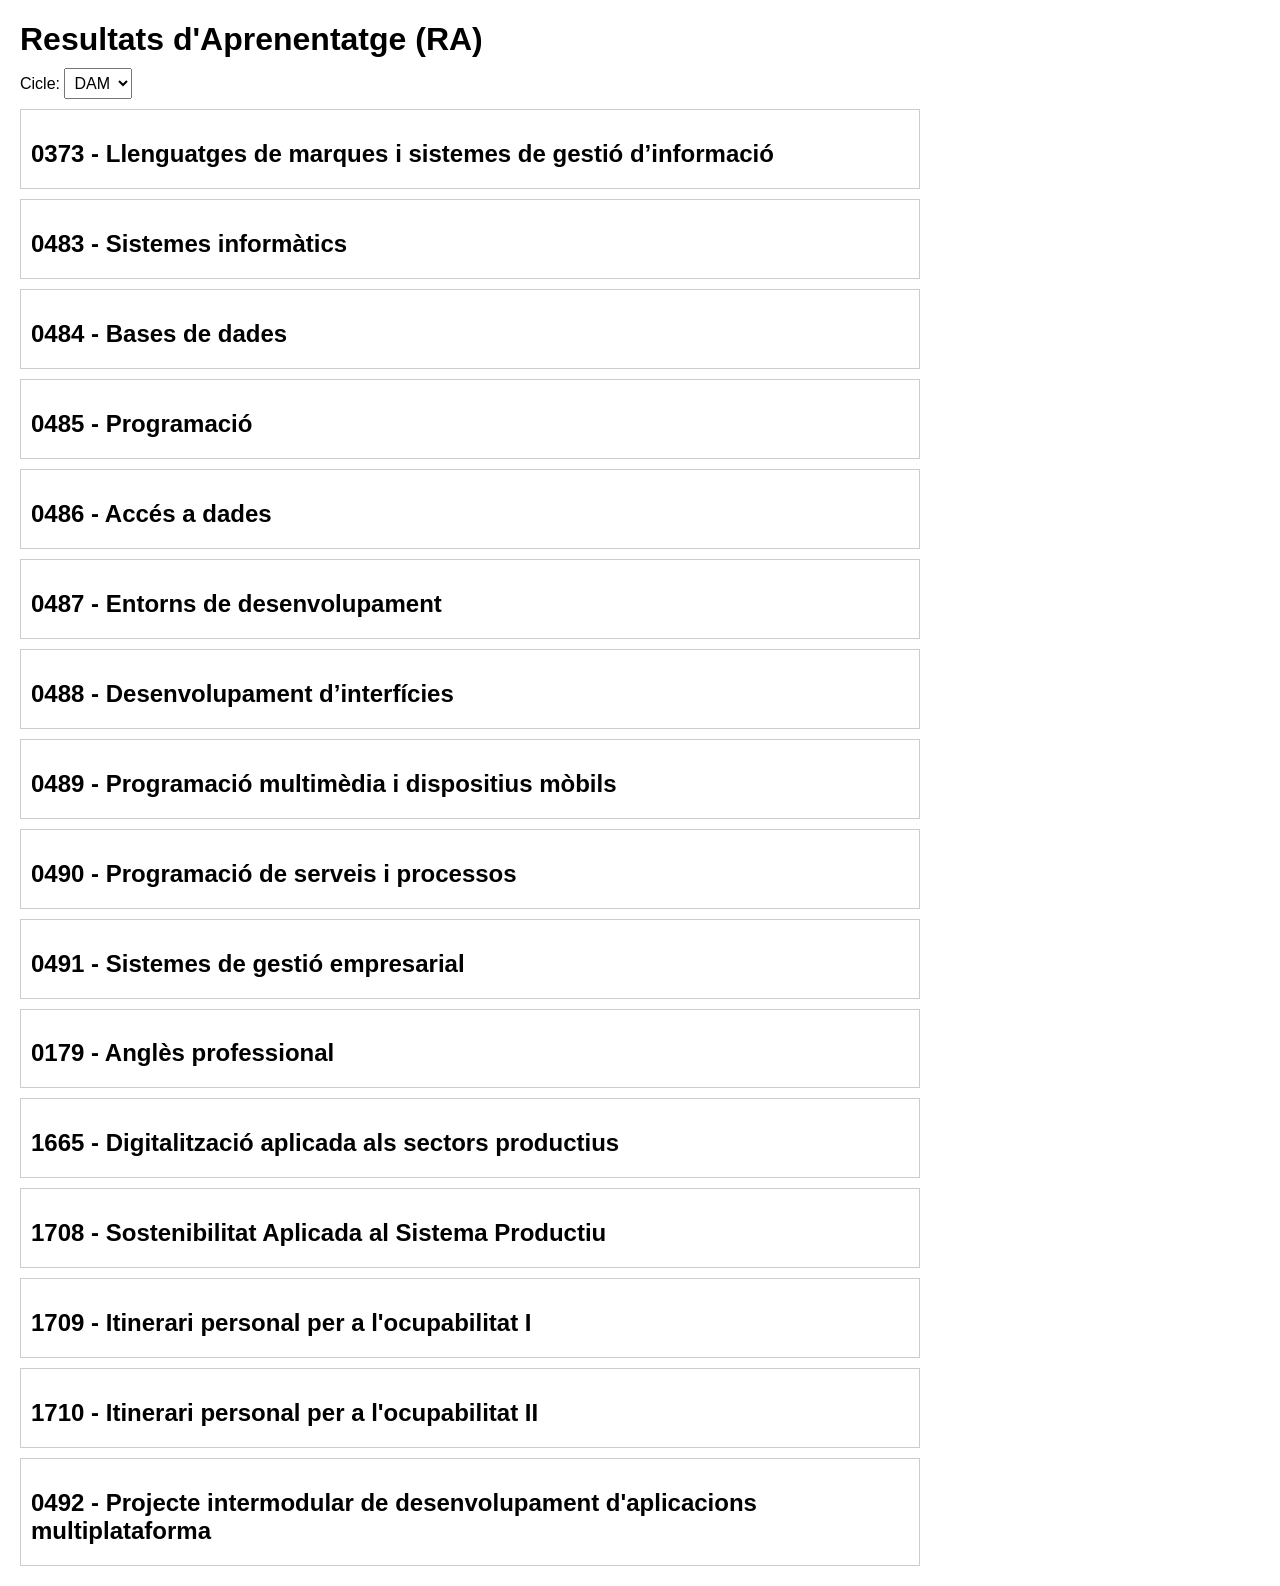
==== docs/index.html @ b2239931 "feat(web): mou web a /docs i prepara GitHub Pages" ====
<!DOCTYPE html>
<html lang="ca">
<head>
  <meta charset="UTF-8">
  <title>RAs FP</title>

    <link rel="stylesheet" href="./css/style.css">
</head>
<body>

<h1>Resultats d'Aprenentatge (RA)</h1>

<label for="cycle">Cicle:</label>
<select id="cycle">
  <option value="dam">DAM</option>
  <option value="smx">SMX</option>
</select>

<div id="content"></div>

<script type="text/javascript" src="./js/web.js"></script>

</body>
</html>
---- docs/css/style.css ----
body {
      font-family: Arial, sans-serif;
      margin: 20px;
      max-width: 900px;
    }

    h1, h2 {
      margin-bottom: 10px;
    }

    select {
      padding: 5px;
      font-size: 16px;
    }

    .module {
      border: 1px solid #ccc;
      padding: 10px;
      margin-top: 10px;
      cursor: pointer;
    }

    .module:hover {
      background: #f5f5f5;
    }

    .ra {
      margin-left: 15px;
      margin-top: 5px;
    }

    .hidden {
      display: none;
    }
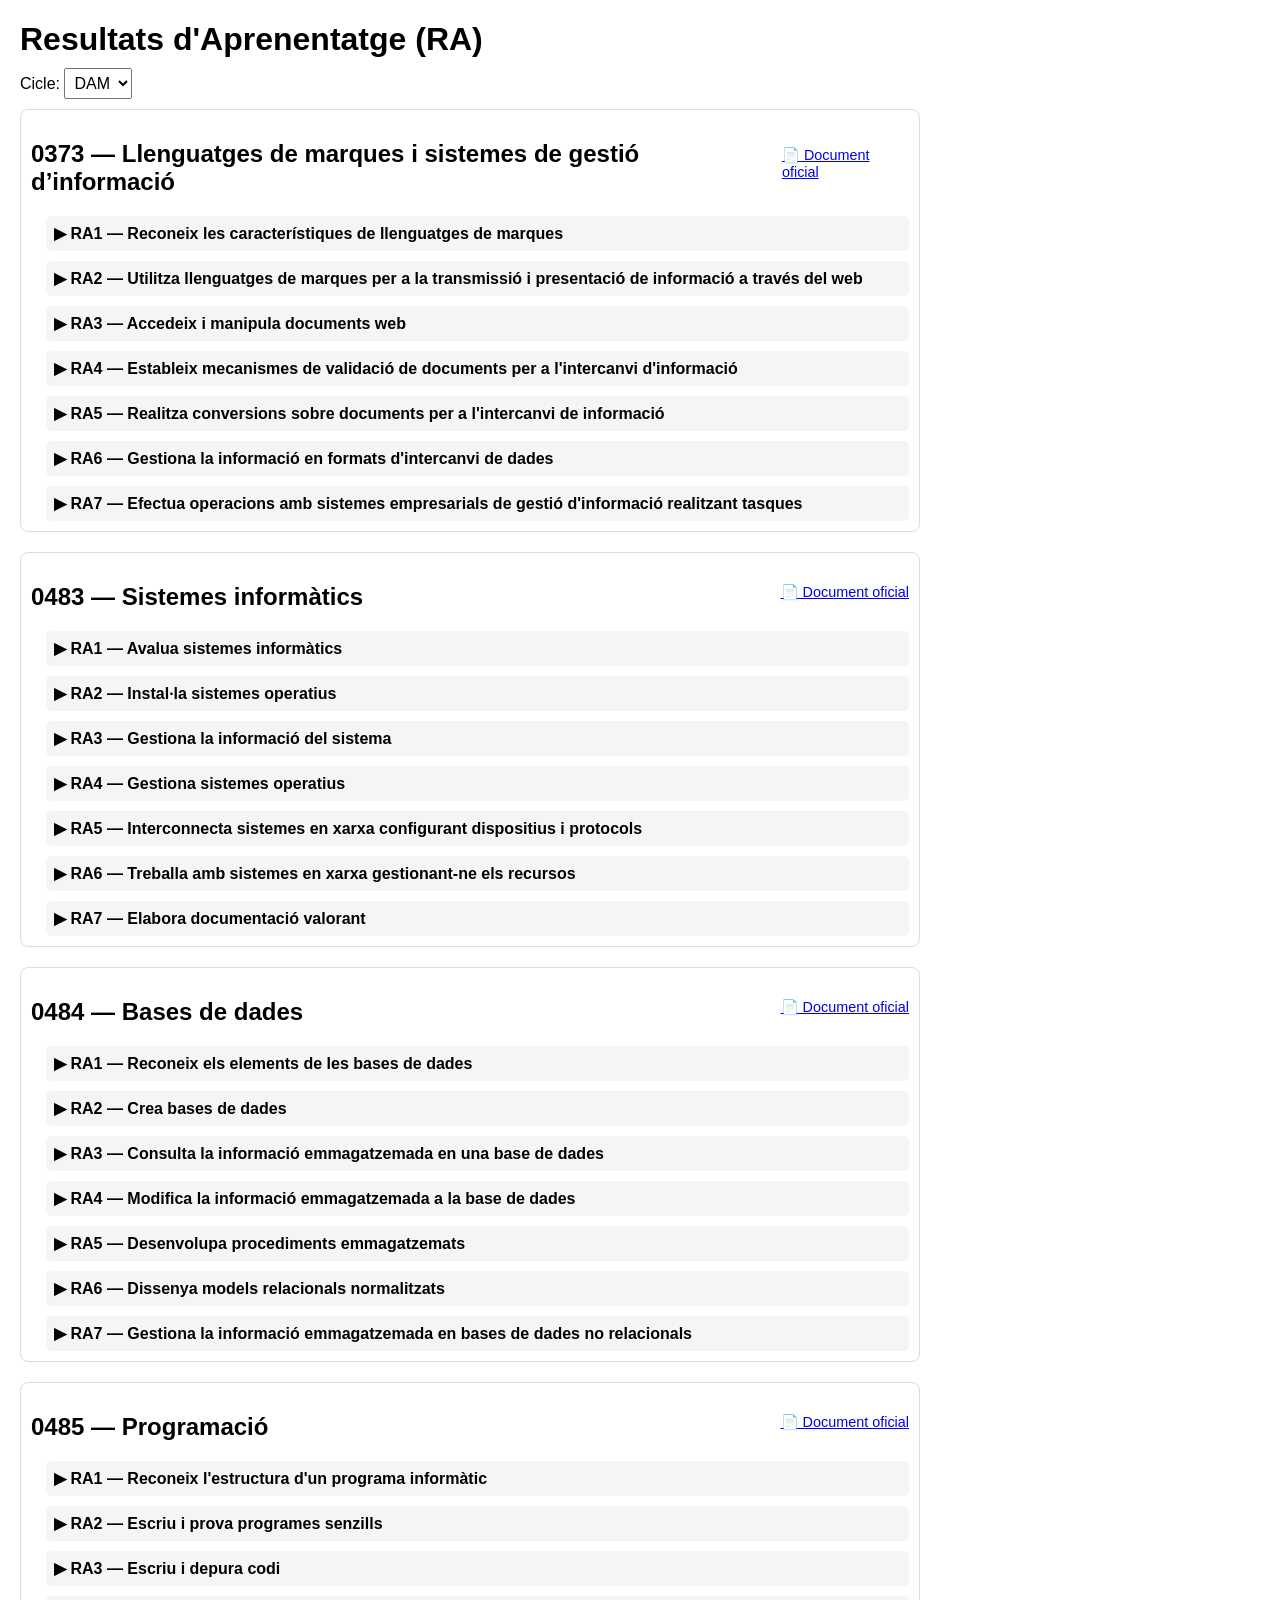
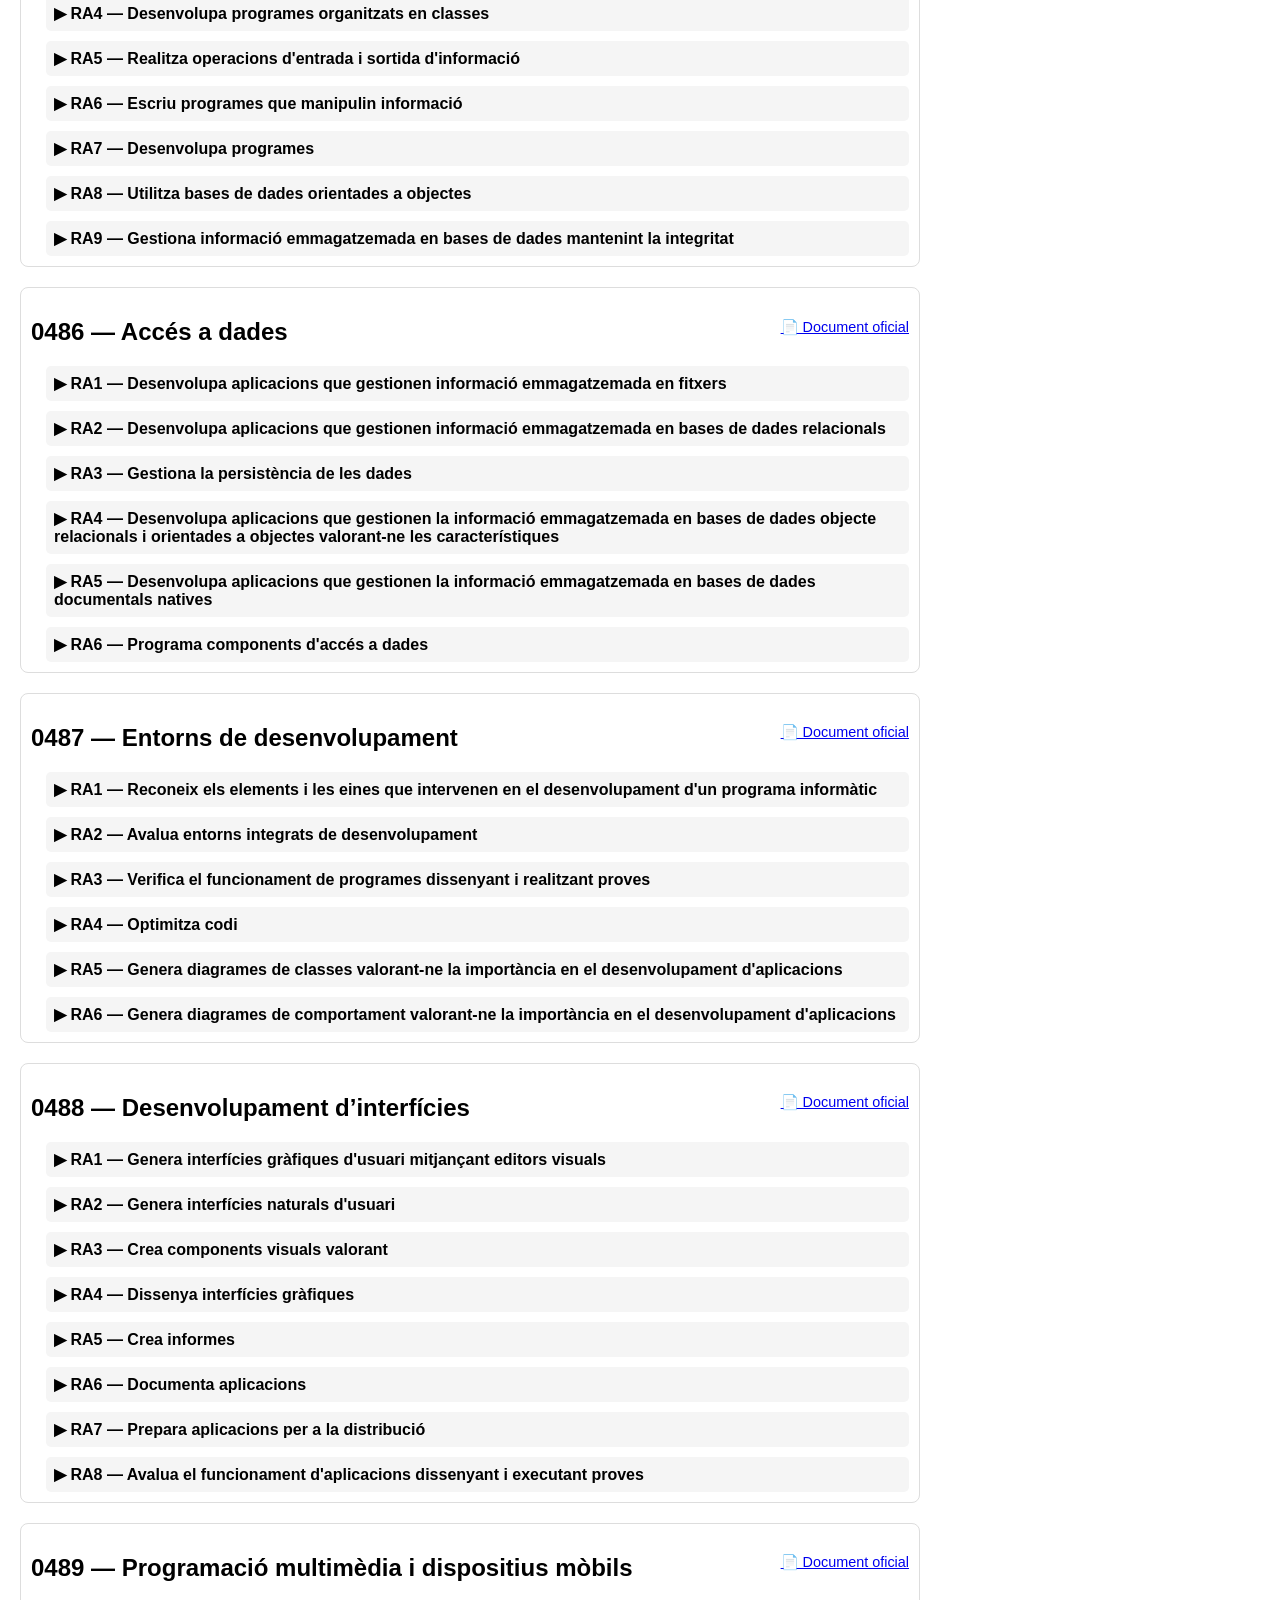
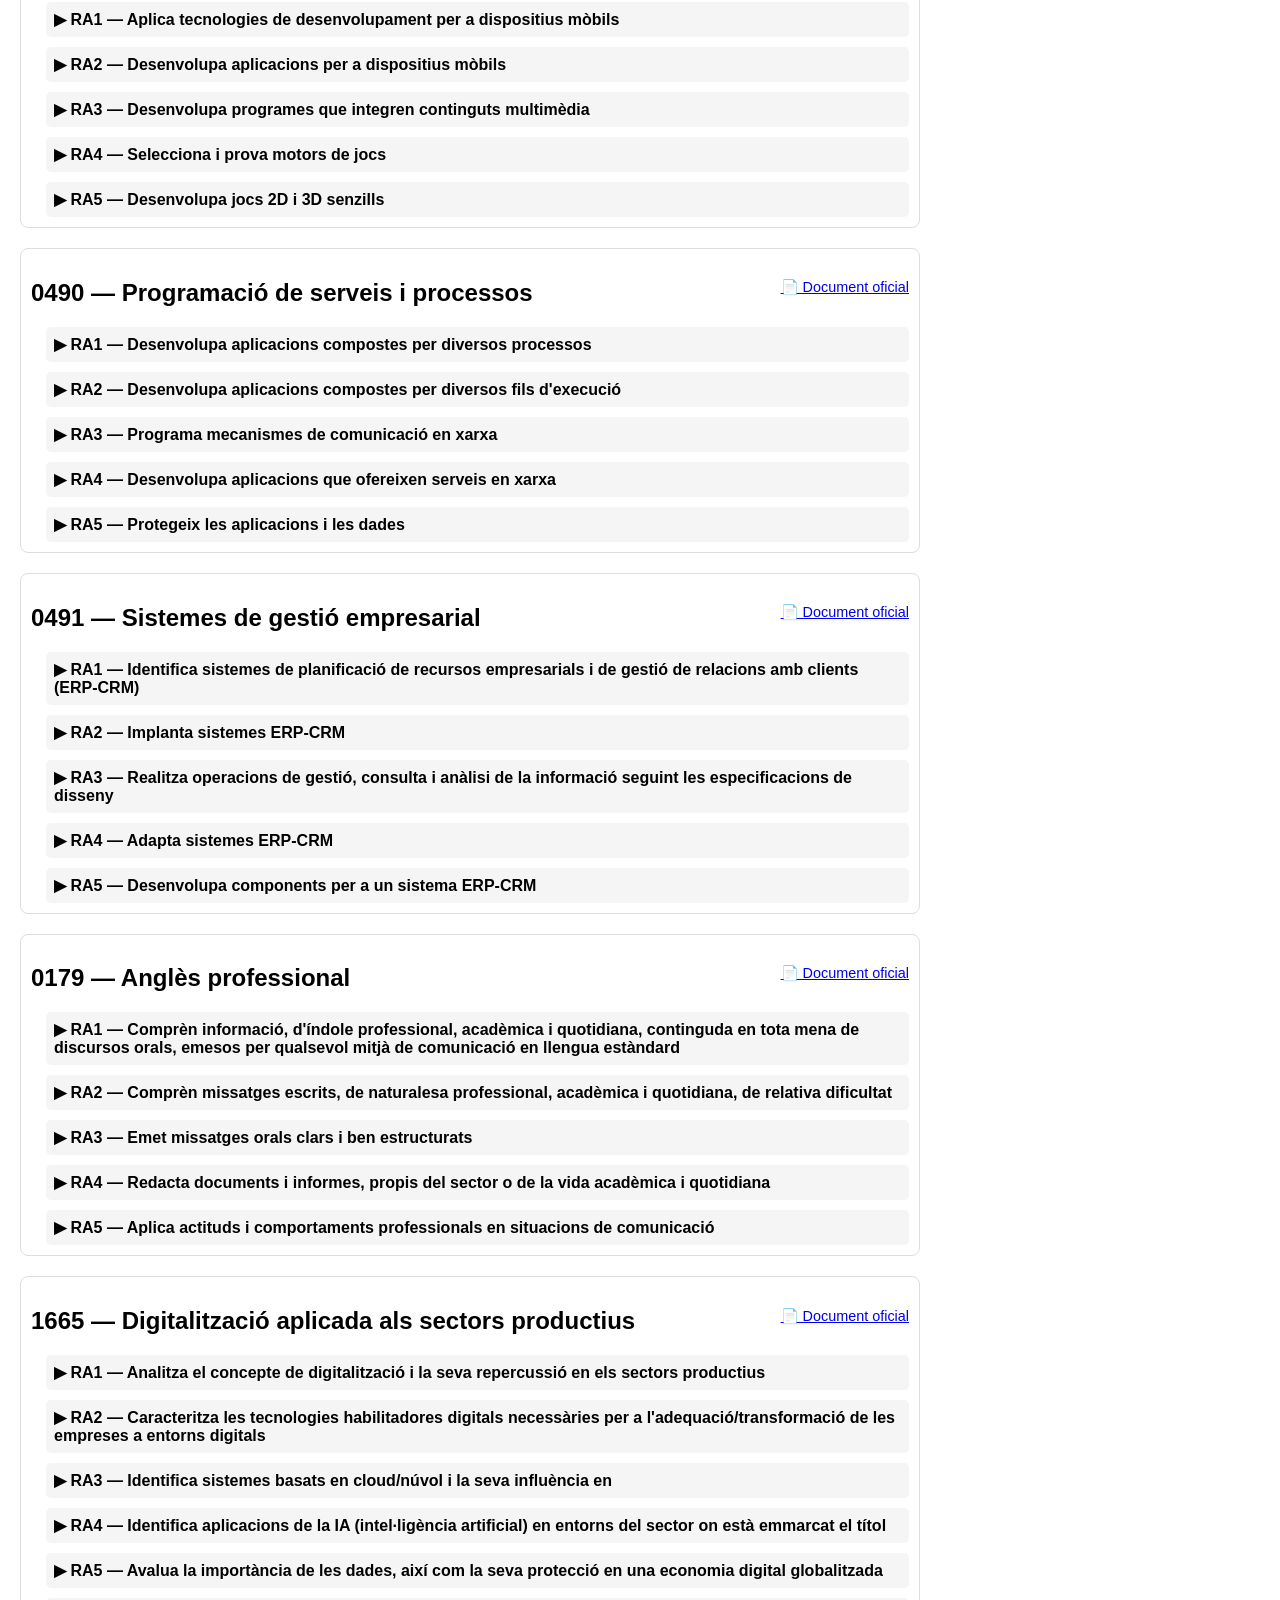
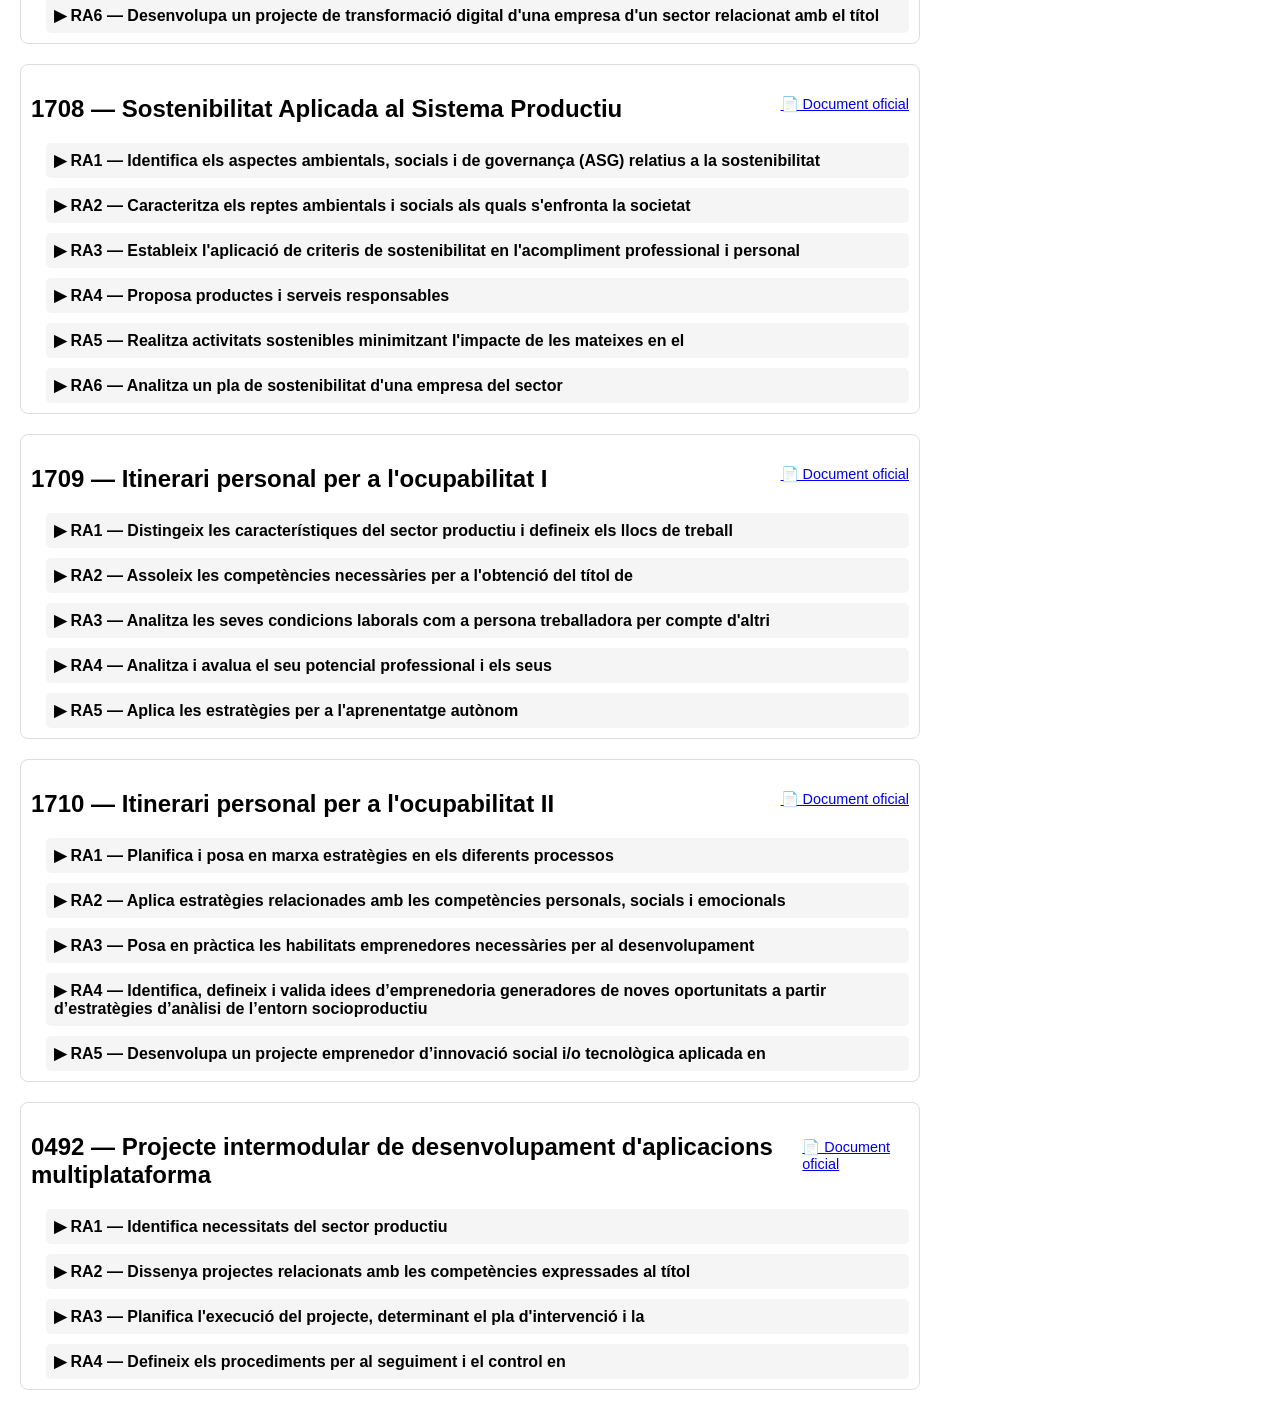
==== commit 14b99b6b: "feat(parser): DOCX → JSON v3 amb RA + criteris (CA) - Parser robust basat en estils Word (Ttol2MP, T" ====
--- a/docs/index.html
+++ b/docs/index.html
@@ -7,18 +7,16 @@
     <link rel="stylesheet" href="./css/style.css">
 </head>
 <body>
+  <h1>Resultats d'Aprenentatge (RA)</h1>
 
-<h1>Resultats d'Aprenentatge (RA)</h1>
+  <label>Cicle:</label>
+  <select id="cycleSelect">
+    <option value="dam">DAM</option>
+    <option value="smx">SMX</option>
+  </select>
 
-<label for="cycle">Cicle:</label>
-<select id="cycle">
-  <option value="dam">DAM</option>
-  <option value="smx">SMX</option>
-</select>
+  <div id="app"></div>
 
-<div id="content"></div>
-
-<script type="text/javascript" src="./js/web.js"></script>
-
+  <script src="js/web.js"></script>
 </body>
 </html>
--- a/docs/css/style.css
+++ b/docs/css/style.css
@@ -33,4 +33,65 @@
     .hidden {
       display: none;
     }
-  +  
+    /* ---------- GENERAL ---------- */
+
+body {
+    font-family: Arial, sans-serif;
+    margin: 20px;
+}
+
+.module {
+    border: 1px solid #ddd;
+    border-radius: 8px;
+    margin-bottom: 20px;
+    padding: 10px;
+}
+
+.module-header {
+    display: flex;
+    justify-content: space-between;
+    align-items: center;
+}
+
+.module-link {
+    font-size: 0.9em;
+}
+
+/* ---------- RA ---------- */
+
+.ra {
+    margin-top: 10px;
+}
+
+.ra-header {
+    cursor: pointer;
+    background: #f5f5f5;
+    padding: 8px;
+    border-radius: 5px;
+    font-weight: bold;
+}
+
+.ra-header:hover {
+    background: #e0e0e0;
+}
+
+.ra-content {
+    padding: 10px;
+    margin-top: 5px;
+    border-left: 3px solid #ccc;
+}
+
+.hidden {
+    display: none;
+}
+
+/* ---------- CRITERIS ---------- */
+
+.criteria-list {
+    margin-top: 10px;
+}
+
+.criteria {
+    margin-bottom: 5px;
+}
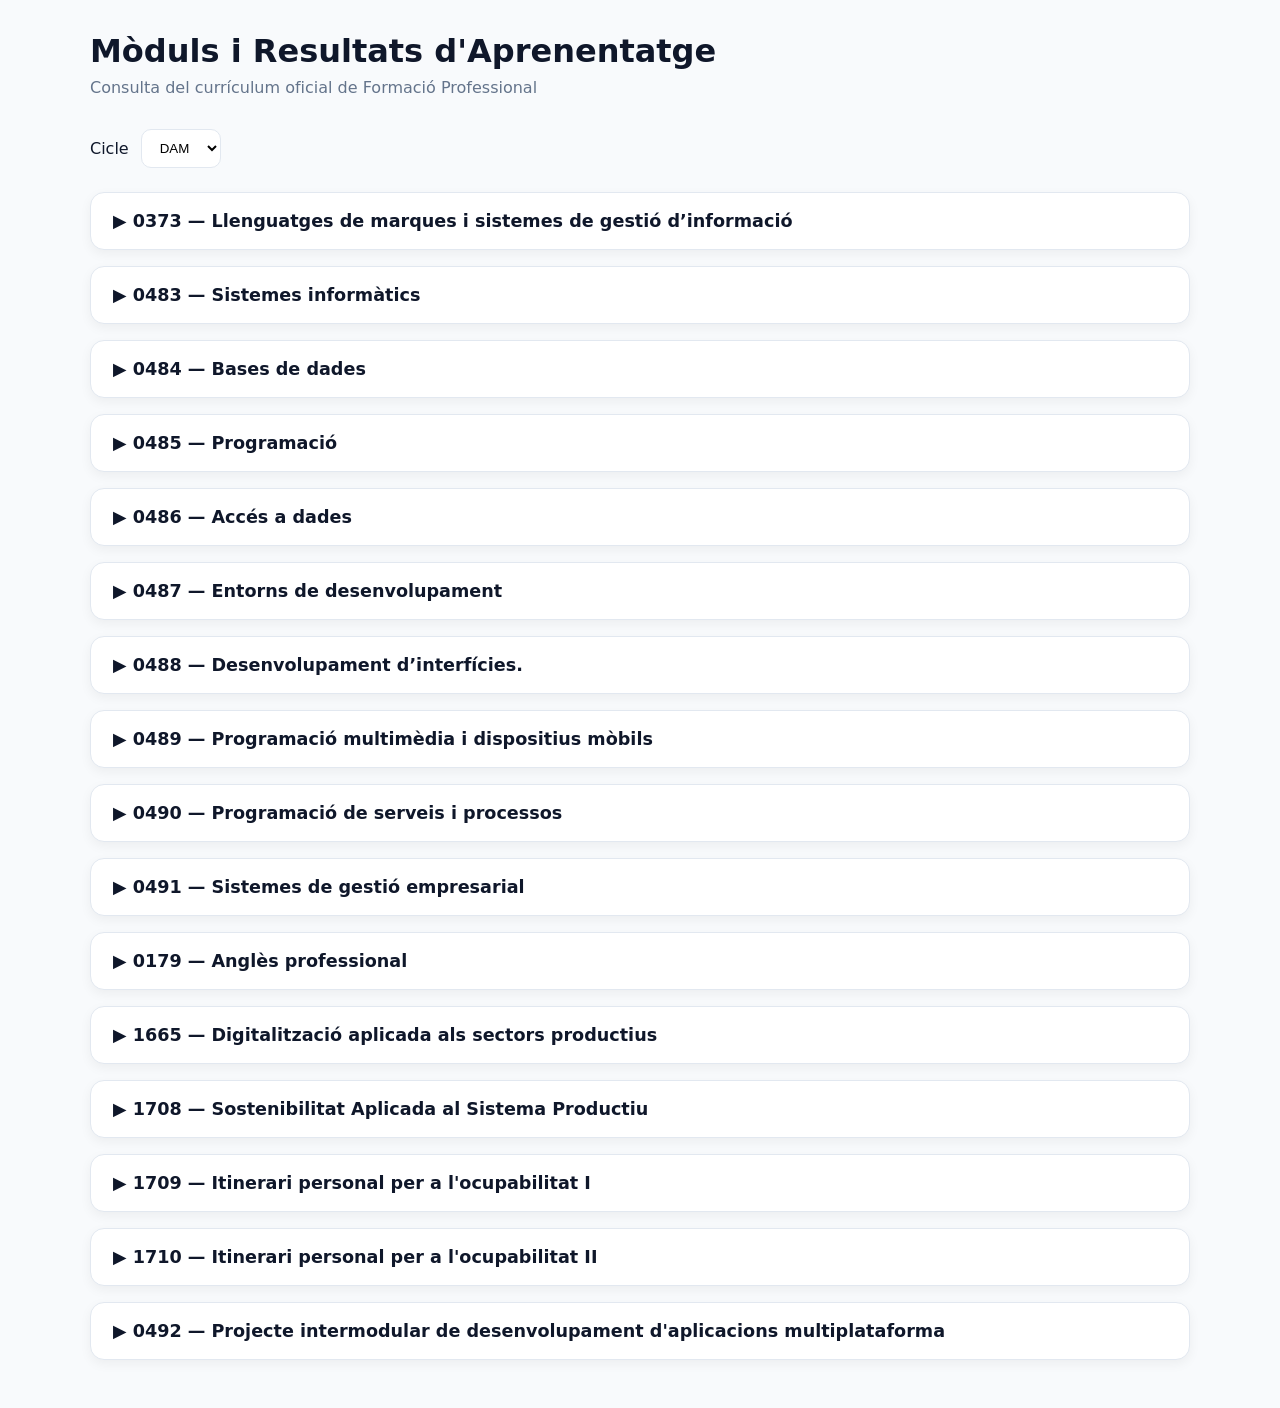
==== commit 4a02e0f3: "feat(ui): modernitza interfície i afegeix mòduls plegables" ====
--- a/docs/index.html
+++ b/docs/index.html
@@ -1,22 +1,34 @@
 <!DOCTYPE html>
 <html lang="ca">
+
 <head>
-  <meta charset="UTF-8">
-  <title>RAs FP</title>
+    <meta charset="UTF-8">
+    <title>RAs FP</title>
 
     <link rel="stylesheet" href="./css/style.css">
 </head>
+
 <body>
-  <h1>Resultats d'Aprenentatge (RA)</h1>
+    <div class="page">
 
-  <label>Cicle:</label>
-  <select id="cycleSelect">
-    <option value="dam">DAM</option>
-    <option value="smx">SMX</option>
-  </select>
+        <header class="hero">
+            <h1>Mòduls i Resultats d'Aprenentatge</h1>
+            <p>Consulta del currículum oficial de Formació Professional</p>
+        </header>
 
-  <div id="app"></div>
+        <div class="toolbar">
+            <label for="cycleSelect">Cicle</label>
 
-  <script src="js/web.js"></script>
+            <select id="cycleSelect">
+                <option value="dam">DAM</option>
+                <option value="smx">SMX</option>
+            </select>
+        </div>
+
+        <div id="app"></div>
+
+    </div>
+    <script src="js/web.js"></script>
 </body>
+
 </html>
--- a/docs/css/style.css
+++ b/docs/css/style.css
@@ -1,97 +1,164 @@
+:root {
+    --bg: #f8fafc;
+    --card: #ffffff;
 
-    body {
-      font-family: Arial, sans-serif;
-      margin: 20px;
-      max-width: 900px;
-    }
+    --text: #0f172a;
+    --muted: #64748b;
 
-    h1, h2 {
-      margin-bottom: 10px;
-    }
+    --border: #e2e8f0;
 
-    select {
-      padding: 5px;
-      font-size: 16px;
-    }
+    --primary: #2563eb;
 
-    .module {
-      border: 1px solid #ccc;
-      padding: 10px;
-      margin-top: 10px;
-      cursor: pointer;
-    }
+    --radius: 14px;
 
-    .module:hover {
-      background: #f5f5f5;
-    }
+    --shadow:
+        0 4px 12px rgba(0,0,0,.05);
+}
 
-    .ra {
-      margin-left: 15px;
-      margin-top: 5px;
-    }
-
-    .hidden {
-      display: none;
-    }
-  
-    /* ---------- GENERAL ---------- */
+* {
+    box-sizing: border-box;
+}
 
 body {
-    font-family: Arial, sans-serif;
-    margin: 20px;
+    margin: 0;
+    padding: 32px;
+
+    font-family:
+        Inter,
+        system-ui,
+        sans-serif;
+
+    background: var(--bg);
+    color: var(--text);
+}
+
+.page {
+    max-width: 1100px;
+    margin: auto;
+}
+
+.hero {
+    margin-bottom: 32px;
+}
+
+.hero h1 {
+    margin: 0;
+    font-size: 2rem;
+}
+
+.hero p {
+    color: var(--muted);
+    margin-top: 8px;
+}
+
+.toolbar {
+    display: flex;
+    align-items: center;
+    gap: 12px;
+
+    margin-bottom: 24px;
+}
+
+select {
+    padding: 10px 14px;
+
+    border: 1px solid var(--border);
+    border-radius: 10px;
+
+    background: white;
 }
 
 .module {
-    border: 1px solid #ddd;
-    border-radius: 8px;
-    margin-bottom: 20px;
-    padding: 10px;
+    background: var(--card);
+
+    border: 1px solid var(--border);
+
+    border-radius: var(--radius);
+
+    margin-bottom: 16px;
+
+    box-shadow: var(--shadow);
+
+    overflow: hidden;
 }
 
 .module-header {
     display: flex;
+
     justify-content: space-between;
+
     align-items: center;
+
+    padding: 18px 22px;
+
+    cursor: pointer;
+}
+
+.module-header:hover {
+    background: #f8fafc;
+}
+
+.module-header h2 {
+    margin: 0;
+    font-size: 1.1rem;
 }
 
 .module-link {
-    font-size: 0.9em;
+    text-decoration: none;
+    color: var(--primary);
+    font-size: .9rem;
 }
 
-/* ---------- RA ---------- */
+.module-content {
+    padding: 0 20px 20px;
+}
 
 .ra {
-    margin-top: 10px;
+    margin-top: 12px;
 }
 
 .ra-header {
+
+    padding: 12px;
+
+    border-radius: 10px;
+
+    background: #f8fafc;
+
     cursor: pointer;
-    background: #f5f5f5;
-    padding: 8px;
-    border-radius: 5px;
-    font-weight: bold;
+
+    font-weight: 600;
 }
 
 .ra-header:hover {
-    background: #e0e0e0;
+    background: #eef2ff;
 }
 
 .ra-content {
-    padding: 10px;
-    margin-top: 5px;
-    border-left: 3px solid #ccc;
+
+    margin-top: 8px;
+
+    padding: 14px;
+
+    border-left: 4px solid #cbd5e1;
+
+    background: white;
+}
+
+.ra-desc {
+    margin-top: 0;
+    color: #334155;
+}
+
+.criteria-list {
+    padding-left: 20px;
+}
+
+.criterion {
+    margin-bottom: 8px;
+    line-height: 1.4;
 }
 
 .hidden {
     display: none;
-}
-
-/* ---------- CRITERIS ---------- */
-
-.criteria-list {
-    margin-top: 10px;
-}
-
-.criteria {
-    margin-bottom: 5px;
 }
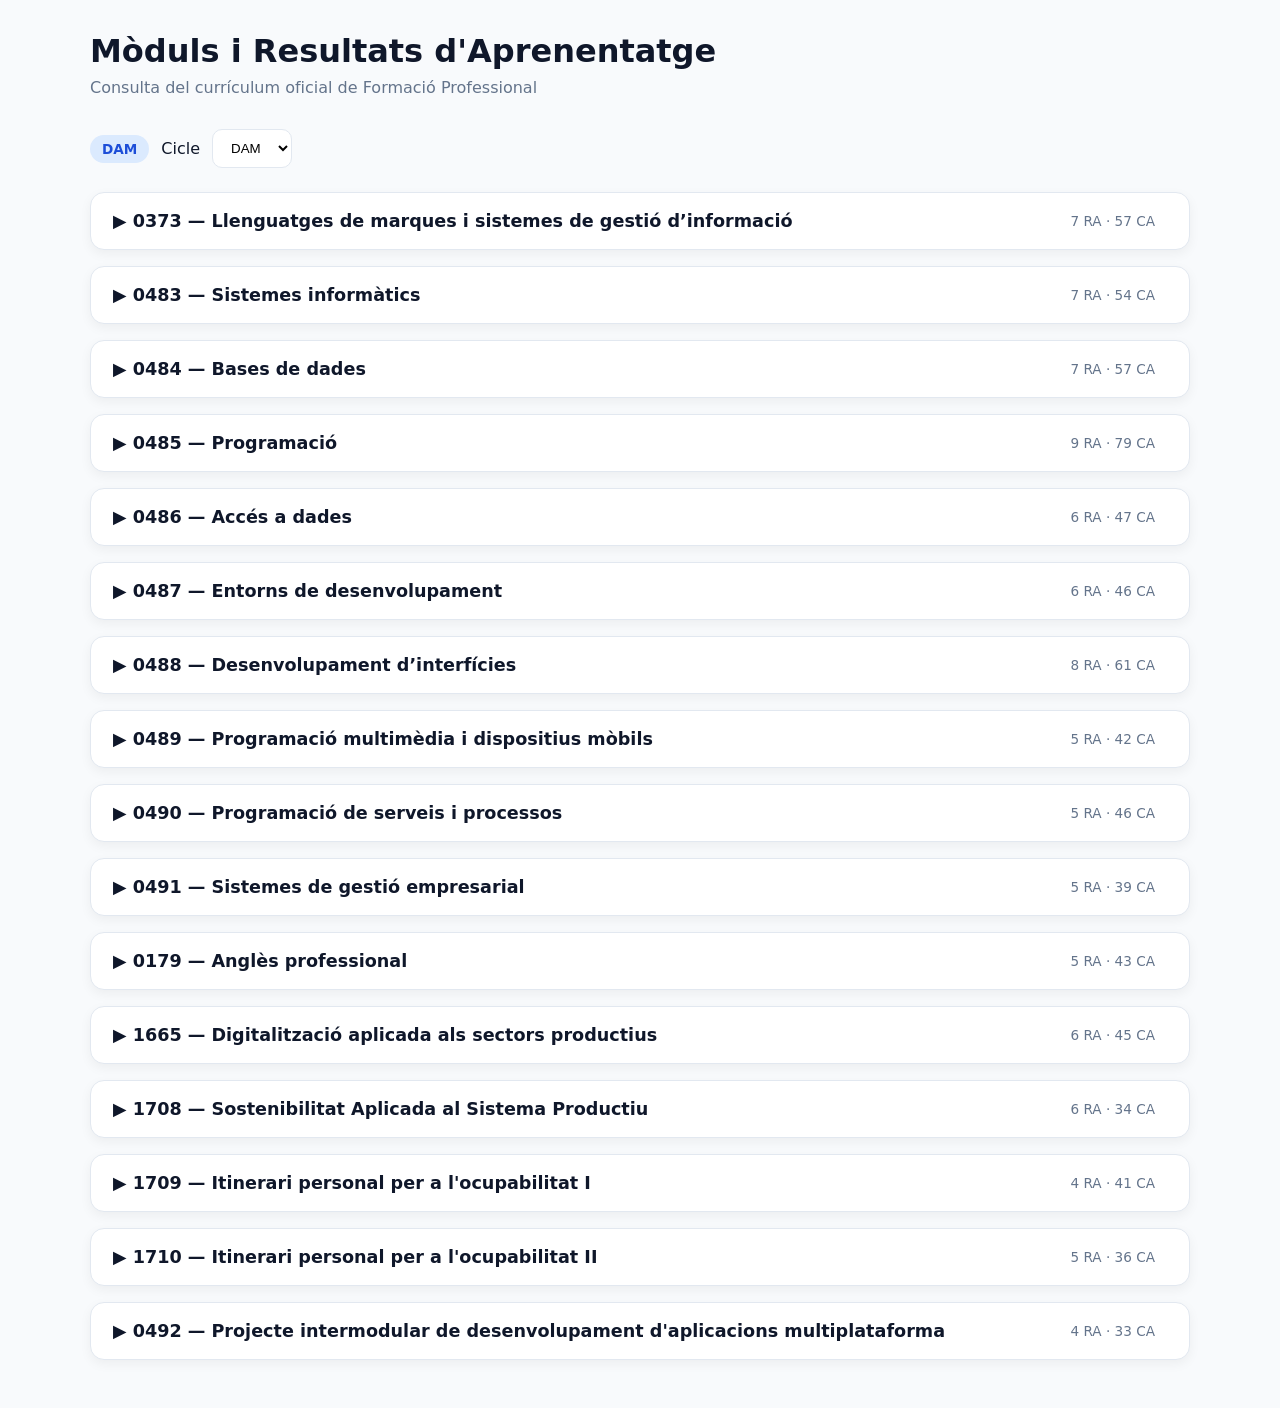
==== commit 7ad82eb5: "feat(ui): modernitza la interfície i millora les dades curriculars" ====
--- a/docs/index.html
+++ b/docs/index.html
@@ -17,6 +17,7 @@
         </header>
 
         <div class="toolbar">
+            <span id="cycleBadge" class="cycle-badge">DAM</span>
             <label for="cycleSelect">Cicle</label>
 
             <select id="cycleSelect">
--- a/docs/css/style.css
+++ b/docs/css/style.css
@@ -161,4 +161,32 @@
 
 .hidden {
     display: none;
+}
+
+.module-stats {
+    font-size: .85rem;
+    color: var(--muted);
+    margin-left: auto;
+    margin-right: 12px;
+}
+
+.cycle-badge {
+
+    padding: 6px 12px;
+
+    border-radius: 999px;
+
+    font-size: .85rem;
+
+    font-weight: 600;
+}
+
+.badge-dam {
+    background: #dbeafe;
+    color: #1d4ed8;
+}
+
+.badge-smx {
+    background: #dcfce7;
+    color: #15803d;
 }
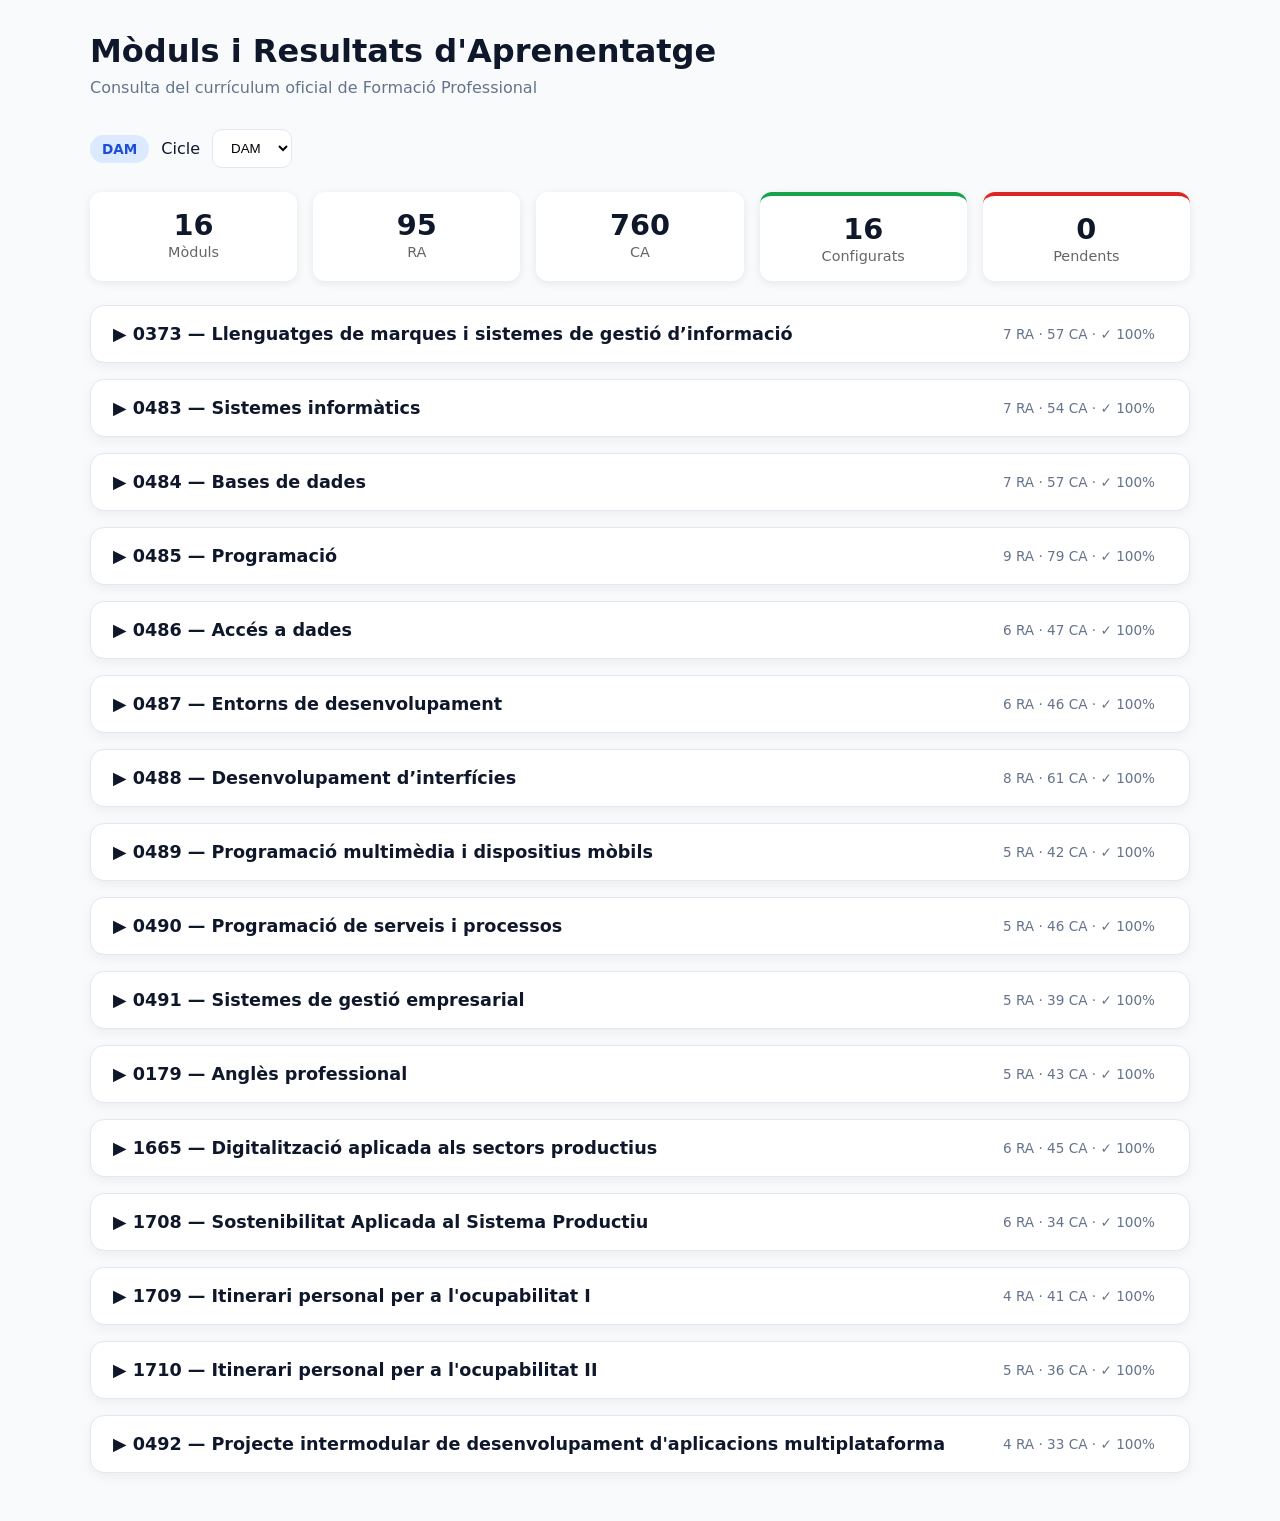
==== commit 30210408: "feat(ponderacions): afegeix pesos dels RA i dashboard de seguiment" ====
--- a/docs/index.html
+++ b/docs/index.html
@@ -25,7 +25,7 @@
                 <option value="smx">SMX</option>
             </select>
         </div>
-
+        <div id="dashboard"></div>
         <div id="app"></div>
 
     </div>
--- a/docs/css/style.css
+++ b/docs/css/style.css
@@ -189,4 +189,59 @@
 .badge-smx {
     background: #dcfce7;
     color: #15803d;
+}
+
+.weight-warning {
+    color: #dc2626;
+    font-weight: 700;
+}
+
+.ra-weight {
+    background: #dbeafe;
+    color: #1d4ed8;
+    border-radius: 999px;
+    padding: 2px 8px;
+    font-size: .8rem;
+    font-weight: 600;
+}
+
+#dashboard {
+    margin-bottom: 1.5rem;
+}
+
+.dashboard-grid {
+    display: grid;
+    grid-template-columns: repeat(
+        auto-fit,
+        minmax(140px, 1fr)
+    );
+    gap: 1rem;
+}
+
+.dashboard-card {
+    background: white;
+    border-radius: 12px;
+    padding: 1rem;
+    text-align: center;
+    box-shadow: 0 2px 8px
+        rgba(0,0,0,.08);
+}
+
+.dashboard-number {
+    display: block;
+    font-size: 1.8rem;
+    font-weight: 700;
+}
+
+.dashboard-label {
+    color: #666;
+    font-size: .9rem;
+}
+
+.dashboard-card.ok {
+    border-top: 4px solid #16a34a;
+}
+
+.dashboard-card.warning {
+    border-top: 4px solid #dc2626;
 }
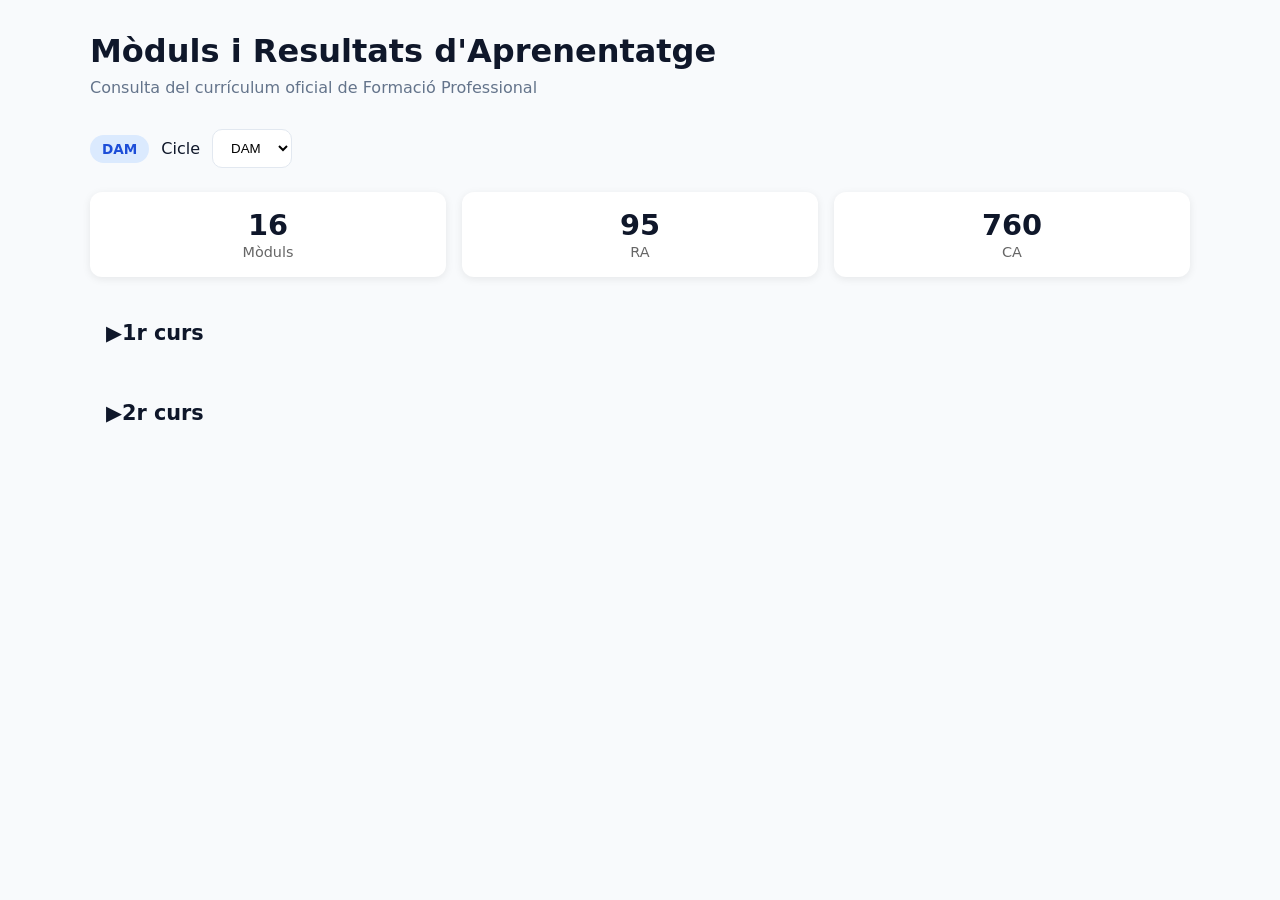
==== commit dfdc984c: "Afegir modal per visualitzar els pesos dels RA" ====
--- a/docs/index.html
+++ b/docs/index.html
@@ -29,6 +29,16 @@
         <div id="app"></div>
 
     </div>
+    <div id="weightsModal" class="modal hidden">
+        <div class="modal-content">
+            <div class="modal-header">
+                <h3 id="weightsModalTitle"></h3>
+                <button id="closeWeightsModal">✕</button>
+            </div>
+
+            <div id="weightsModalBody"></div>
+        </div>
+    </div>
     <script src="js/web.js"></script>
 </body>
 
--- a/docs/css/style.css
+++ b/docs/css/style.css
@@ -89,9 +89,17 @@
 
     align-items: center;
 
-    padding: 18px 22px;
-
-    cursor: pointer;
+    cursor: pointer;
+
+    background: white;
+
+    padding: 1rem;
+
+    font-size: 1.05rem;
+
+    font-weight: 700;
+
+
 }
 
 .module-header:hover {
@@ -114,7 +122,12 @@
 }
 
 .ra {
-    margin-top: 12px;
+    margin-left: 1rem;
+    margin-bottom: .75rem;
+    background: #f8fafc;
+    border-radius: 8px;
+    overflow: hidden;
+    border-left: 4px solid #3b82f6;
 }
 
 .ra-header {
@@ -135,15 +148,15 @@
 }
 
 .ra-content {
-
     margin-top: 8px;
-
     padding: 14px;
-
     border-left: 4px solid #cbd5e1;
-
-    background: white;
-}
+    background: ivory;
+    margin-left: 20px;
+    margin-right: 20px;
+    border-radius: 10px;
+}
+
 
 .ra-desc {
     margin-top: 0;
@@ -152,11 +165,14 @@
 
 .criteria-list {
     padding-left: 20px;
+    margin-left: 1rem;
 }
 
 .criterion {
     margin-bottom: 8px;
     line-height: 1.4;
+    padding: .35rem 0;
+    color: #475569;
 }
 
 .hidden {
@@ -171,13 +187,9 @@
 }
 
 .cycle-badge {
-
     padding: 6px 12px;
-
     border-radius: 999px;
-
     font-size: .85rem;
-
     font-weight: 600;
 }
 
@@ -244,4 +256,143 @@
 
 .dashboard-card.warning {
     border-top: 4px solid #dc2626;
+}
+
+
+.weights-button {
+    padding: .35rem .7rem;
+    border: 1px solid var(--border);
+    border-radius: 999px;
+    cursor: pointer;
+    background: #f8fafc;
+    color: #334155;
+    font-size: .8rem;
+    font-weight: 600;
+}
+
+.weights-button:hover {
+    background: #eef2ff;
+    color: #1d4ed8;
+}
+
+.weights-panel {
+    padding: 1rem;
+    background: #f8fafc;
+    border-radius: 8px;
+    margin-top: .5rem;
+    margin-bottom: .5rem;;
+}
+
+
+.weight-row {
+    display: flex;
+    justify-content: space-between;
+    padding: .25rem 0;
+}
+
+.weight-row:not(:last-child) {
+    border-bottom: 1px solid #e5e7eb;
+}
+
+
+.weight-info {
+    display: flex;
+    flex-direction: row;
+    gap: 10px;
+    flex: 1;
+    
+}
+
+.weight-info strong {
+    color: #0f172a;
+    min-width: 40px;
+}
+
+.weight-info span {
+    color: #64748b;
+    font-size: .9rem;
+}
+
+.weight-value {
+    
+    color: #1d4ed8;
+    
+    white-space: nowrap;
+    min-width: 50px;
+    text-align: right;
+    font-weight: 700;
+}
+
+.weight-row {
+    display: flex;
+    justify-content: space-between;
+    align-items: center;
+
+    gap: 1rem;
+}
+
+
+
+
+
+.course-title {
+    margin-top: 2rem;
+    margin-bottom: 1rem;
+    padding: 0.75rem 1rem;
+    cursor: pointer;
+    font-size: 1.3rem;
+    font-weight: 700;
+    border-radius: 8px;
+    background: var(--card-bg);
+    border-bottom: 2px solid var(--border-color);
+}
+
+
+.modal {
+    position: fixed;
+    inset: 0;
+
+    background: rgba(0, 0, 0, 0.45);
+
+    display: flex;
+    justify-content: center;
+    align-items: center;
+
+    z-index: 9999;
+}
+
+.modal.hidden {
+    display: none;
+}
+
+.modal-content {
+    background: white;
+
+    width: min(900px, 90vw);
+    max-height: 80vh;
+
+    overflow-y: auto;
+
+    border-radius: 12px;
+    padding: 1.5rem;
+
+    box-shadow:
+        0 10px 30px rgba(0,0,0,.25);
+}
+
+.modal-header {
+    display: flex;
+    justify-content: space-between;
+    align-items: center;
+    margin-bottom: 1rem;
+    padding-bottom: .75rem;
+    border-bottom: 1px solid var(--border-color);
+}
+
+#closeWeightsModal {
+    border: none;
+    background: none;
+    cursor: pointer;
+    font-size: 1.2rem;
+    color: #dc2626;
 }
